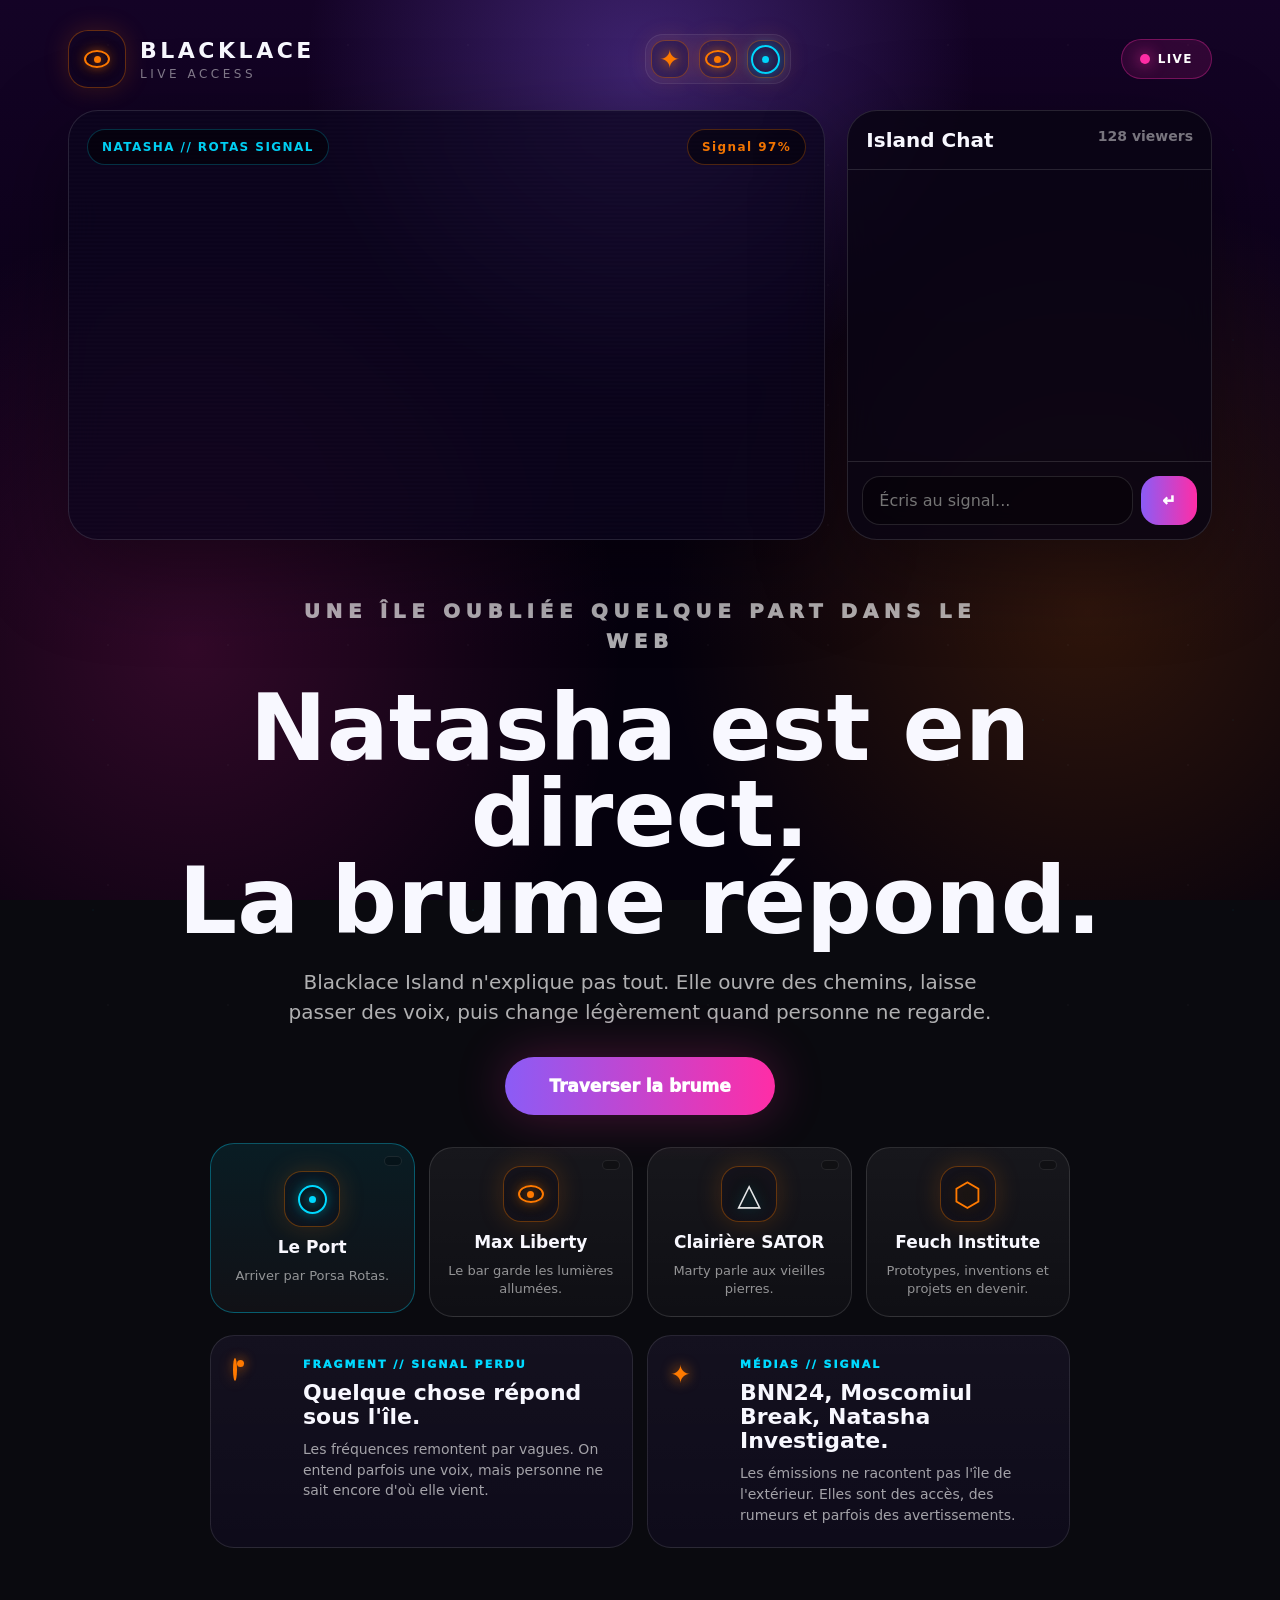
==== index.html @ 2afb6d40 "Update index.html" ====
<!DOCTYPE html>
<html lang="fr">
<head>
  <meta charset="UTF-8" />
  <meta name="viewport" content="width=device-width, initial-scale=1.0" />
  <title>Blacklace Island - Live Access</title>
  <link rel="stylesheet" href="style.css" />
</head>
<body>
  <script src="script.js"></script>
  <div class="bg" aria-hidden="true"></div>
  <div class="noise" aria-hidden="true"></div>

  <main class="app" id="top">
    <section class="live-shell" aria-labelledby="pageTitle">
      <header class="topbar">
        <a class="brand-lockup" href="#top" aria-label="Blacklace">
          <span class="brand-mark" aria-hidden="true"></span>
          <span class="brand-text">
            <strong>BLACKLACE</strong>
            <span>LIVE ACCESS</span>
          </span>
        </a>

        <div class="signal-strip" aria-hidden="true">
          <span class="mini-sigil sigil-spark"></span>
          <span class="mini-sigil sigil-eye"></span>
          <span class="mini-sigil sigil-target"></span>
        </div>

        <div class="status-dot" aria-label="Natasha est en direct">
          <i></i>
          LIVE
        </div>
      </header>

      <section class="hero" id="live">
        <div class="stream-card">
          <div class="stream-toolbar">
            <span class="stream-label">NATASHA // ROTAS SIGNAL</span>
            <span class="stream-health">Signal 97%</span>
          </div>

          <video id="natashaVideo" class="natasha-video" autoplay muted playsinline>
            <source src="./assets/videos/natasha-live.mp4" type="video/mp4" />
          </video>

          <div class="scanline" aria-hidden="true"></div>
        </div>

        <aside class="chat-card" aria-label="Chat du live">
          <div class="chat-header">
            <span>Island Chat</span>
            <small id="viewerCount">128 viewers</small>
          </div>

          <div class="chat-window" id="chatWindow" aria-live="polite"></div>

          <form class="chat-form" id="chatForm">
            <label class="sr-only" for="chatInput">Message au signal</label>
            <input id="chatInput" type="text" placeholder="Écris au signal..." autocomplete="off" />
            <button type="submit" aria-label="Envoyer">↵</button>
          </form>
        </aside>
      </section>

      <section class="intro-copy" aria-label="Présentation de Blacklace Island">
        <p class="kicker">UNE ÎLE OUBLIÉE QUELQUE PART DANS LE WEB</p>
        <h1 id="pageTitle">Natasha est en direct.<br>La brume répond.</h1>
        <p>
          Blacklace Island n'explique pas tout. Elle ouvre des chemins, laisse passer des voix,
          puis change légèrement quand personne ne regarde.
        </p>
        <button id="enterBtn" class="primary-cta" type="button">Traverser la brume</button>
      </section>

      <section class="portals" id="portals" aria-label="Accès aux lieux de Blacklace Island">
        <button class="portal active" type="button" data-zone="port">
          <span class="portal-sigil sigil-target" aria-hidden="true"></span>
          <strong>Le Port</strong>
          <p>Arriver par Porsa Rotas.</p>
        </button>

        <button class="portal" type="button" data-zone="max">
          <span class="portal-sigil sigil-eye" aria-hidden="true"></span>
          <strong>Max Liberty</strong>
          <p>Le bar garde les lumières allumées.</p>
        </button>

        <button class="portal" type="button" data-zone="sator">
          <span class="portal-sigil sigil-triangle" aria-hidden="true"></span>
          <strong>Clairière SATOR</strong>
          <p>Marty parle aux vieilles pierres.</p>
        </button>

        <button class="portal" type="button" data-zone="institute">
          <span class="portal-sigil sigil-hex" aria-hidden="true"></span>
          <strong>Feuch Institute</strong>
          <p>Prototypes, inventions et projets en devenir.</p>
        </button>
      </section>

      <section class="archive-strip" aria-label="Archives instables de Blacklace Island">
        <article>
          <span class="archive-sigil sigil-eye" aria-hidden="true"></span>
          <p class="archive-kicker">FRAGMENT // SIGNAL PERDU</p>
          <h2>Quelque chose répond sous l'île.</h2>
          <p>
            Les fréquences remontent par vagues. On entend parfois une voix, mais personne
            ne sait encore d'où elle vient.
          </p>
        </article>
        <article>
          <span class="archive-sigil sigil-spark" aria-hidden="true"></span>
          <p class="archive-kicker">MÉDIAS // SIGNAL</p>
          <h2>BNN24, Moscomiul Break, Natasha Investigate.</h2>
          <p>
            Les émissions ne racontent pas l'île de l'extérieur. Elles sont des accès, des rumeurs
            et parfois des avertissements.
          </p>
        </article>
      </section>

      <section id="zonePanel" class="zone-panel is-collapsed" aria-live="polite">
        <button id="closePanel" class="close-panel" type="button" aria-label="Masquer le panneau">×</button>
        <span class="panel-sigil" id="panelSigil" aria-hidden="true"></span>
        <p class="panel-kicker" id="panelKicker"></p>
        <h2 id="panelTitle"></h2>
        <p id="panelText"></p>
        <div class="fragment" id="panelFragment"></div>
      </section>
    </section>
  </main>

  
</body>
</html>
---- style.css ----
:root{
  --bg:#05010d;
  --panel:rgba(11,5,28,.72);
  --panel-strong:rgba(10,5,20,.84);
  --line:rgba(255,255,255,.12);
  --line-hot:rgba(255,122,0,.36);
  --purple:#8b5cf6;
  --pink:#ff2da6;
  --cyan:#00d9ff;
  --orange:#ff7a00;
  --text:#f7f1ff;
  --soft:#bdb4d9;
}

*{box-sizing:border-box;margin:0;padding:0}

html{scroll-behavior:smooth}

body{
  min-height:100vh;
  overflow-x:hidden;
  background:var(--bg);
  color:var(--text);
  font-family:Inter,ui-sans-serif,system-ui,-apple-system,BlinkMacSystemFont,"Segoe UI",sans-serif;
}

button,input{font:inherit}
button{cursor:pointer}
a{color:inherit;text-decoration:none}

.bg{
  position:fixed;
  inset:0;
  z-index:-3;
  background:
    radial-gradient(circle at 50% 8%,rgba(139,92,246,.36),transparent 32%),
    radial-gradient(circle at 15% 72%,rgba(255,45,166,.18),transparent 34%),
    radial-gradient(circle at 85% 68%,rgba(255,122,0,.17),transparent 34%),
    linear-gradient(180deg,#140326,#05010d 72%);
}

.bg::before{
  content:"";
  position:absolute;
  inset:-15%;
  opacity:.2;
  background:
    radial-gradient(circle,rgba(255,255,255,.13) 0 1px,transparent 1px 100%),
    radial-gradient(circle,rgba(0,217,255,.16) 0 1px,transparent 1px 100%);
  background-size:120px 120px,190px 190px;
  animation:drift 48s linear infinite;
}

.noise{
  position:fixed;
  inset:0;
  z-index:-2;
  opacity:.055;
  pointer-events:none;
  background:
    repeating-linear-gradient(0deg,rgba(255,255,255,.06) 0 1px,transparent 1px 4px),
    repeating-linear-gradient(90deg,rgba(255,255,255,.04) 0 1px,transparent 1px 8px);
  mix-blend-mode:soft-light;
}

.app{
  width:100%;
  max-width:1180px;
  margin:0 auto;
  padding:18px;
  padding-bottom:70px;
}

.live-shell{min-height:100vh}

.topbar{
  display:flex;
  align-items:center;
  justify-content:space-between;
  gap:14px;
  padding:12px 0 22px;
}

.brand-lockup{
  display:flex;
  align-items:center;
  gap:14px;
  min-width:0;
}

.brand-mark,
.mini-sigil,
.portal-sigil,
.panel-sigil{
  position:relative;
  display:grid;
  place-items:center;
  border:1px solid var(--line-hot);
  background:rgba(0,0,0,.22);
  box-shadow:0 0 26px rgba(255,122,0,.18),inset 0 0 26px rgba(139,92,246,.06);
}

.brand-mark{
  width:58px;
  height:58px;
  border-radius:20px;
}

.brand-mark::before,
.sigil-eye::before{
  content:"";
  width:22px;
  height:14px;
  border:2px solid var(--orange);
  border-radius:50%;
  box-shadow:0 0 14px rgba(255,122,0,.44);
}

.brand-mark::after,
.sigil-eye::after{
  content:"";
  position:absolute;
  width:7px;
  height:7px;
  border-radius:50%;
  background:var(--orange);
  box-shadow:0 0 12px var(--orange);
}

.brand-text{
  display:flex;
  flex-direction:column;
  letter-spacing:.22em;
}

.brand-text strong{font-size:22px}

.brand-text span{
  color:rgba(255,255,255,.48);
  font-size:12px;
  margin-top:4px;
}

.signal-strip{
  display:flex;
  align-items:center;
  gap:10px;
  padding:5px;
  border:1px solid rgba(255,255,255,.08);
  border-radius:18px;
  background:rgba(255,255,255,.035);
}

.mini-sigil{
  width:38px;
  height:38px;
  border-radius:14px;
}

.status-dot{
  display:flex;
  align-items:center;
  gap:8px;
  font-size:12px;
  font-weight:900;
  color:#fff;
  letter-spacing:.12em;
  padding:12px 18px;
  border-radius:999px;
  background:rgba(255,45,166,.13);
  border:1px solid rgba(255,45,166,.34);
}

.status-dot i{
  width:10px;
  height:10px;
  border-radius:50%;
  background:var(--pink);
  box-shadow:0 0 16px var(--pink);
  animation:blink 1.25s infinite;
}

.hero{
  display:grid;
  grid-template-columns:minmax(0,1.35fr) minmax(300px,.65fr);
  gap:22px;
  align-items:start;
}

.stream-card,
.chat-card,
.zone-panel{
  border:1px solid var(--line);
  background:var(--panel);
  border-radius:30px;
  overflow:hidden;
  backdrop-filter:blur(16px);
  box-shadow:0 28px 90px rgba(0,0,0,.38);
}

.stream-card{
  position:relative;
  height:430px;
  min-height:0;
  transition:border-color .35s ease,box-shadow .35s ease;
}

.stream-toolbar{
  position:absolute;
  z-index:4;
  top:18px;
  left:18px;
  right:18px;
  display:flex;
  align-items:center;
  justify-content:space-between;
  gap:10px;
  pointer-events:none;
}

.stream-label,
.stream-health{
  padding:10px 14px;
  border-radius:999px;
  background:rgba(0,0,0,.48);
  border:1px solid rgba(0,217,255,.22);
  color:rgba(0,217,255,.95);
  font-size:12px;
  font-weight:900;
  letter-spacing:.12em;
}

.stream-health{
  color:rgba(255,122,0,.95);
  border-color:rgba(255,122,0,.28);
}

.natasha-video{
  width:100%;
  height:100%;
  min-height:0;
  object-fit:cover;
  display:block;
  filter:saturate(1.1) contrast(1.04);
  transition:filter .35s ease;
}

.scanline{
  position:absolute;
  inset:0;
  pointer-events:none;
  background:linear-gradient(rgba(255,255,255,.05) 50%,rgba(0,0,0,.08) 50%);
  background-size:100% 4px;
  mix-blend-mode:overlay;
  opacity:.35;
}

.chat-card{
  height:430px;
  min-height:0;
  display:flex;
  flex-direction:column;
  background:var(--panel-strong);
}

.chat-header{
  display:flex;
  justify-content:space-between;
  gap:12px;
  padding:17px 18px;
  border-bottom:1px solid var(--line);
  font-weight:900;
  font-size:20px;
}

.chat-header small{
  color:rgba(255,255,255,.45);
  font-size:14px;
  white-space:nowrap;
}

.chat-window{
  flex:1;
  min-height:0;
  overflow-y:auto;
  padding:14px 18px;
  display:flex;
  flex-direction:column;
  gap:10px;
}

.msg{
  text-align:left;
  padding:12px 14px;
  border-radius:16px;
  background:rgba(255,255,255,.055);
  color:rgba(255,255,255,.82);
  line-height:1.35;
  font-size:15px;
  animation:softEnter .32s ease both;
}

.msg strong{color:var(--cyan)}
.msg.natasha strong{color:var(--pink)}
.msg.system{color:rgba(255,255,255,.58);font-style:italic}

.chat-form{
  display:flex;
  gap:8px;
  padding:14px;
  border-top:1px solid var(--line);
}

.chat-form input{
  flex:1;
  min-width:0;
  border:1px solid rgba(255,255,255,.12);
  background:rgba(0,0,0,.35);
  color:white;
  padding:14px 16px;
  border-radius:18px;
  outline:none;
}

.chat-form input:focus{border-color:rgba(0,217,255,.38)}

.chat-form button{
  width:56px;
  border:none;
  border-radius:18px;
  background:linear-gradient(90deg,var(--purple),var(--pink));
  color:white;
  font-weight:950;
}

.intro-copy{
  text-align:center;
  padding:56px 10px 32px;
}

.kicker{
  color:rgba(255,255,255,.48);
  font-weight:950;
  letter-spacing:.28em;
  font-size:13px;
  margin-bottom:22px;
}

.intro-copy h1{
  font-size:clamp(44px,8vw,92px);
  line-height:.94;
  margin-bottom:22px;
  transition:opacity .22s ease,filter .22s ease;
}

.intro-copy h1.is-rewriting{
  opacity:.42;
  filter:blur(1px);
}

.intro-copy p{
  max-width:720px;
  margin:0 auto 30px;
  color:rgba(255,255,255,.68);
  font-size:20px;
  line-height:1.5;
}

.primary-cta{
  border:none;
  border-radius:999px;
  padding:19px 34px;
  min-width:270px;
  background:linear-gradient(90deg,var(--purple),var(--pink));
  color:white;
  font-weight:950;
  font-size:17px;
  box-shadow:0 0 50px rgba(255,45,166,.25);
}

.portals{
  width:100%;
  max-width:860px;
  margin:0 auto;
  display:grid;
  grid-template-columns:repeat(4,1fr);
  gap:14px;
}

.portal{
  position:relative;
  border-radius:24px;
  min-height:166px;
  padding:18px 14px;
  background:linear-gradient(180deg,rgba(255,255,255,.055),rgba(255,255,255,.025));
  border:1px solid rgba(255,255,255,.12);
  color:var(--text);
  display:flex;
  flex-direction:column;
  justify-content:center;
  align-items:center;
  text-align:center;
  gap:10px;
  transition:transform .25s ease,border-color .25s ease,background .25s ease;
}

.portal::after{
  content:attr(data-state-label);
  position:absolute;
  top:12px;
  right:12px;
  max-width:88px;
  overflow:hidden;
  text-overflow:ellipsis;
  white-space:nowrap;
  padding:4px 8px;
  border-radius:999px;
  border:1px solid rgba(255,255,255,.12);
  background:rgba(0,0,0,.34);
  color:rgba(255,255,255,.55);
  font-size:10px;
  font-weight:900;
  letter-spacing:.08em;
  text-transform:uppercase;
  opacity:.72;
}

.portal[data-state="unstable"]::after{
  color:rgba(255,122,0,.96);
  border-color:rgba(255,122,0,.3);
  box-shadow:0 0 18px rgba(255,122,0,.12);
}

.portal[data-state="locked"]::after{
  color:rgba(255,45,166,.92);
  border-color:rgba(255,45,166,.3);
}

.portal[data-state="listening"]::after{
  color:rgba(0,217,255,.88);
  border-color:rgba(0,217,255,.26);
}

.portal.is-touched{
  animation:portalTouch 1.1s ease both;
}

.portal:hover,
.portal:focus-visible,
.portal.active{
  transform:translateY(-4px);
  border-color:rgba(0,217,255,.34);
  background:linear-gradient(180deg,rgba(0,217,255,.09),rgba(255,255,255,.03));
  outline:none;
}

.portal-sigil{
  width:56px;
  height:56px;
  border-radius:18px;
  color:var(--orange);
}

.portal strong{font-size:17px}

.portal p{
  font-size:13px;
  color:rgba(255,255,255,.55);
  line-height:1.35;
}

.archive-strip{
  width:min(100%,860px);
  margin:18px auto 0;
  display:grid;
  grid-template-columns:1fr 1fr;
  gap:14px;
}

.archive-strip article{
  position:relative;
  min-height:170px;
  padding:22px 22px 22px 92px;
  border:1px solid rgba(255,255,255,.1);
  border-radius:24px;
  background:
    linear-gradient(180deg,rgba(255,255,255,.045),rgba(255,255,255,.02)),
    rgba(11,5,28,.54);
  overflow:hidden;
}

.archive-strip article::after{
  content:"";
  position:absolute;
  inset:0;
  opacity:.08;
  pointer-events:none;
  background:linear-gradient(90deg,transparent,rgba(0,217,255,.45),transparent);
  transform:translateX(-100%);
  animation:archiveScan 9s linear infinite;
}

.archive-sigil{
  position:absolute;
  left:22px;
  top:24px;
  width:50px;
  height:50px;
  border-radius:17px;
}

.archive-kicker{
  color:var(--cyan);
  font-size:11px;
  font-weight:950;
  letter-spacing:.18em;
  margin-bottom:10px;
}

.archive-strip h2{
  font-size:22px;
  line-height:1.1;
  margin-bottom:10px;
}

.archive-strip p:last-child{
  color:rgba(255,255,255,.62);
  font-size:14px;
  line-height:1.48;
}

.zone-panel{
  position:fixed;
  left:50%;
  bottom:18px;
  transform:translateX(-50%);
  width:min(92vw,650px);
  padding:24px 24px 24px 94px;
  z-index:10;
  animation:panelIn .24s ease both;
}

.zone-panel.is-collapsed{display:none}

.panel-sigil{
  position:absolute;
  left:24px;
  top:25px;
  width:48px;
  height:48px;
  border-radius:16px;
}

.close-panel{
  position:absolute;
  right:16px;
  top:12px;
  width:34px;
  height:34px;
  border:none;
  border-radius:50%;
  background:rgba(255,255,255,.08);
  color:white;
  font-size:24px;
}

.panel-kicker{
  color:var(--cyan);
  font-size:12px;
  letter-spacing:.22em;
  font-weight:950;
  margin-bottom:12px;
}

.zone-panel h2{
  font-size:34px;
  margin-bottom:12px;
}

.zone-panel p{
  color:rgba(255,255,255,.74);
  line-height:1.55;
}

.fragment{
  margin-top:18px;
  padding:14px;
  border-radius:18px;
  background:rgba(0,217,255,.08);
  border:1px solid rgba(0,217,255,.18);
  color:rgba(0,217,255,.9);
  font-style:italic;
}

.sigil-spark::before{
  content:"✦";
  color:var(--orange);
  font-size:25px;
  text-shadow:0 0 14px var(--orange);
}

.sigil-target::before{
  content:"";
  width:25px;
  height:25px;
  border:2px solid var(--cyan);
  border-radius:50%;
  box-shadow:0 0 14px rgba(0,217,255,.4);
}

.sigil-target::after{
  content:"";
  position:absolute;
  width:7px;
  height:7px;
  border-radius:50%;
  background:var(--cyan);
  box-shadow:0 0 12px var(--cyan);
}

.sigil-triangle::before{
  content:"△";
  color:rgba(255,255,255,.9);
  font-size:31px;
  line-height:1;
  text-shadow:0 0 14px rgba(0,217,255,.4);
}

.sigil-hex::before{
  content:"⬡";
  color:var(--orange);
  font-size:33px;
  line-height:1;
  text-shadow:0 0 14px rgba(255,122,0,.36);
}

body[data-zone="port"] .stream-card,
body[data-preview-zone="port"] .stream-card{
  border-color:rgba(0,217,255,.34);
}

body[data-zone="max"] .stream-card,
body[data-preview-zone="max"] .stream-card{
  border-color:rgba(255,122,0,.38);
}

body[data-zone="sator"] .stream-card,
body[data-preview-zone="sator"] .stream-card{
  border-color:rgba(139,92,246,.4);
}

body[data-zone="institute"] .stream-card,
body[data-preview-zone="institute"] .stream-card{
  border-color:rgba(255,45,166,.38);
}

.is-glitching .stream-card{
  animation:signalGlitch .5s steps(2,end);
}

.is-glitching .natasha-video{
  filter:saturate(1.35) contrast(1.14);
}

.is-presence-awake .bg{
  animation:presenceBreath 1.2s ease both;
}

.is-presence-awake .stream-card{
  box-shadow:0 28px 90px rgba(0,0,0,.38),0 0 42px rgba(0,217,255,.12);
}

.is-presence-awake .brand-mark,
.is-presence-awake .status-dot i{
  animation:presenceBlink 1.1s ease both;
}

.period-night .bg{filter:brightness(.8) saturate(1.2)}
.period-morning .bg{filter:brightness(1.08) saturate(.92)}

.sr-only{
  position:absolute;
  width:1px;
  height:1px;
  padding:0;
  margin:-1px;
  overflow:hidden;
  clip:rect(0,0,0,0);
  white-space:nowrap;
  border:0;
}

@keyframes blink{50%{opacity:.35}}

@keyframes drift{
  from{transform:translate3d(0,0,0)}
  to{transform:translate3d(80px,90px,0)}
}

@keyframes softEnter{
  from{opacity:0;transform:translateY(8px)}
  to{opacity:1;transform:translateY(0)}
}

@keyframes panelIn{
  from{opacity:0;transform:translate(-50%,12px)}
  to{opacity:1;transform:translate(-50%,0)}
}

@keyframes signalGlitch{
  0%,100%{transform:translate(0);filter:none}
  20%{transform:translate(1px,-1px);filter:hue-rotate(14deg)}
  40%{transform:translate(-2px,1px);filter:hue-rotate(-18deg)}
  60%{transform:translate(2px,0)}
}

@keyframes archiveScan{
  0%,48%{transform:translateX(-110%)}
  70%,100%{transform:translateX(110%)}
}

@keyframes presenceBreath{
  0%,100%{filter:none}
  45%{filter:saturate(1.18) brightness(1.08)}
}

@keyframes presenceBlink{
  0%,100%{box-shadow:0 0 16px rgba(255,122,0,.22)}
  45%{box-shadow:0 0 34px rgba(0,217,255,.45)}
}

@keyframes portalTouch{
  0%,100%{transform:none}
  32%{transform:translateY(-3px)}
  50%{border-color:rgba(0,217,255,.44)}
}

@media(max-width:820px){
  .hero{grid-template-columns:1fr}
  .chat-card{height:340px}
  .portals,
  .archive-strip{grid-template-columns:1fr 1fr}
  .signal-strip{display:none}
}

@media(max-width:520px){
  .app{padding:14px;padding-bottom:80px}
  .topbar{padding-top:4px}
  .brand-mark{width:50px;height:50px;border-radius:18px}
  .brand-text strong{font-size:16px}
  .brand-text span{font-size:10px}
  .stream-card,.chat-card{border-radius:24px}
  .stream-card{height:300px}
  .natasha-video{min-height:0}
  .intro-copy{padding:38px 4px 26px}
  .intro-copy h1{font-size:42px}
  .intro-copy p{font-size:17px}
  .portals{gap:12px}
  .portal{min-height:142px}
  .archive-strip{grid-template-columns:1fr}
  .zone-panel{padding:74px 20px 20px}
}
/* =========================================================
   BLACKLACE V7.2 — LUCIDE CARDS / STYLE GUIDE POLISH
   Add this file after style.css:
   <link rel="stylesheet" href="blacklace-v7-2-cards.css" />
========================================================= */

:root {
  --font-sans: 'Inter', system-ui, sans-serif;
  --font-display: 'Space Grotesk', system-ui, sans-serif;

  --bg:          #0a0a0f;
  --surface:     #111118;
  --border:      rgba(255,255,255,0.08);
  --text:        #f8f8ff;
  --muted:       #8b92a7;

  --action:      #a855f7;
  --perso:       #f97316;
  --profil:      #3b82f6;
  --engage:      #ec4899;
  --engage-alt:  #14b8a6;
  --premium:     #fbbf24;
  --test:        #22c55e;
}

body {
  font-family: var(--font-sans);
  -webkit-font-smoothing: antialiased;
}

h1,
h2,
h3,
.brand,
.section-kicker,
.video-header,
.chat-header,
.status-pill,
.phase-button,
.aloisia-button {
  font-family: var(--font-display);
}

/* Lucide global */
[data-lucide] {
  width: 1.12rem;
  height: 1.12rem;
  stroke-width: 2;
  vertical-align: middle;
}

/* Header polish */
.brand {
  letter-spacing: .22em !important;
}

.aloisia-button {
  display: inline-flex;
  align-items: center;
  justify-content: center;
  min-height: 30px;
}

/* Cards panels */
.access-panel,
.hub-section {
  background:
    linear-gradient(180deg, rgba(8, 10, 22, .74), rgba(3, 4, 12, .88)) !important;
  border: 1px solid rgba(120, 140, 255, .16) !important;
  border-radius: 24px !important;
  padding: 18px !important;
}

.access-grid,
.project-grid {
  display: grid !important;
  grid-template-columns: repeat(3, minmax(0, 1fr)) !important;
  gap: 12px !important;
}

/* Network node card */
.access-card,
.project-card {
  position: relative;
  min-height: 86px !important;
  padding: 14px 14px 14px 66px !important;
  border-radius: 18px !important;
  background:
    radial-gradient(circle at 12% 22%, rgba(0,229,255,.14), transparent 28%),
    linear-gradient(135deg, rgba(255,255,255,.065), rgba(255,255,255,.025)) !important;
  border: 1px solid rgba(255,255,255,.12) !important;
  overflow: hidden;
  text-align: left;
  font-family: var(--font-sans);
}

.access-card::before,
.project-card::before {
  content: "";
  position: absolute;
  left: 18px;
  top: 50%;
  width: 34px;
  height: 34px;
  transform: translateY(-50%);
  border-radius: 13px;
  background:
    linear-gradient(135deg, rgba(0,229,255,.24), rgba(139,92,246,.18));
  border: 1px solid rgba(0,229,255,.24);
  box-shadow: 0 0 18px rgba(0,229,255,.16);
}

.access-card::after,
.project-card::after {
  content: "";
  position: absolute;
  left: 52px;
  top: 50%;
  width: 18px;
  height: 1px;
  background: linear-gradient(90deg, rgba(0,229,255,.55), transparent);
}

/* Icon slot */
.access-card .glyph,
.access-card span,
.project-card span {
  position: absolute !important;
  left: 18px !important;
  top: 50% !important;
  width: 34px !important;
  height: 34px !important;
  transform: translateY(-50%) !important;
  display: grid !important;
  place-items: center !important;
  z-index: 2;
  margin: 0 !important;
  font-size: 16px !important;
  background: transparent !important;
  border: 0 !important;
  color: rgba(245,242,255,.92);
}

.access-card strong,
.project-card strong {
  display: block;
  font-family: var(--font-display);
  font-size: 13px !important;
  margin: 0 0 4px !important;
  letter-spacing: .01em;
}

.access-card small,
.project-card small {
  display: block;
  font-size: 11px !important;
  line-height: 1.3 !important;
  color: rgba(245,242,255,.58) !important;
}

.access-card:hover,
.project-card:hover {
  transform: translateY(-4px) scale(1.01) !important;
  border-color: rgba(0,229,255,.42) !important;
  box-shadow:
    0 0 26px rgba(0,229,255,.14),
    0 0 60px rgba(139,92,246,.10) !important;
}

.access-card:hover::before,
.project-card:hover::before {
  box-shadow:
    0 0 22px rgba(0,229,255,.32),
    0 0 44px rgba(255,45,166,.14);
}

/* Access = cyan / Artifacts = violet-pink */
.access-panel .access-card::before {
  background: linear-gradient(135deg, rgba(0,229,255,.26), rgba(139,92,246,.14));
}

.hub-section .project-card::before {
  background: linear-gradient(135deg, rgba(139,92,246,.28), rgba(255,45,166,.16));
  border-color: rgba(255,45,166,.22);
}

.hub-section .project-card::after {
  background: linear-gradient(90deg, rgba(255,45,166,.55), transparent);
}

/* Kicker */
.section-kicker {
  display: inline-flex;
  align-items: center;
  gap: 8px;
  margin-bottom: 12px;
}

.section-kicker::before {
  content: "";
  width: 7px;
  height: 7px;
  border-radius: 50%;
  background: var(--cyan, #00e5ff);
  box-shadow: 0 0 14px var(--cyan, #00e5ff);
}

.hub-section .section-kicker::before {
  background: var(--pink, #ff2da6);
  box-shadow: 0 0 14px var(--pink, #ff2da6);
}

/* Chat icons */
.chat-reactions span {
  color: rgba(245,242,255,.82);
}

.chat-input button {
  display: grid;
  place-items: center;
}

.chat-input button [data-lucide] {
  width: 1rem;
  height: 1rem;
}

/* Map button icon */
.map-button-eye {
  display: inline-grid;
  place-items: center;
}

/* Optional badge system */
.badge {
  display: inline-flex;
  align-items: center;
  gap: .35rem;
  font-size: .7rem;
  font-weight: 600;
  letter-spacing: .08em;
  text-transform: uppercase;
  padding: .25rem .65rem;
  border-radius: 9999px;
  border: 1px solid currentColor;
}

.badge-action  { color: var(--action); background: rgba(168,85,247,.12); }
.badge-perso   { color: var(--perso); background: rgba(249,115,22,.12); }
.badge-profil  { color: var(--profil); background: rgba(59,130,246,.12); }
.badge-engage  { color: var(--engage); background: rgba(236,72,153,.12); }

@media (max-width: 900px) {
  .access-grid,
  .project-grid {
    grid-template-columns: 1fr !important;
  }
}
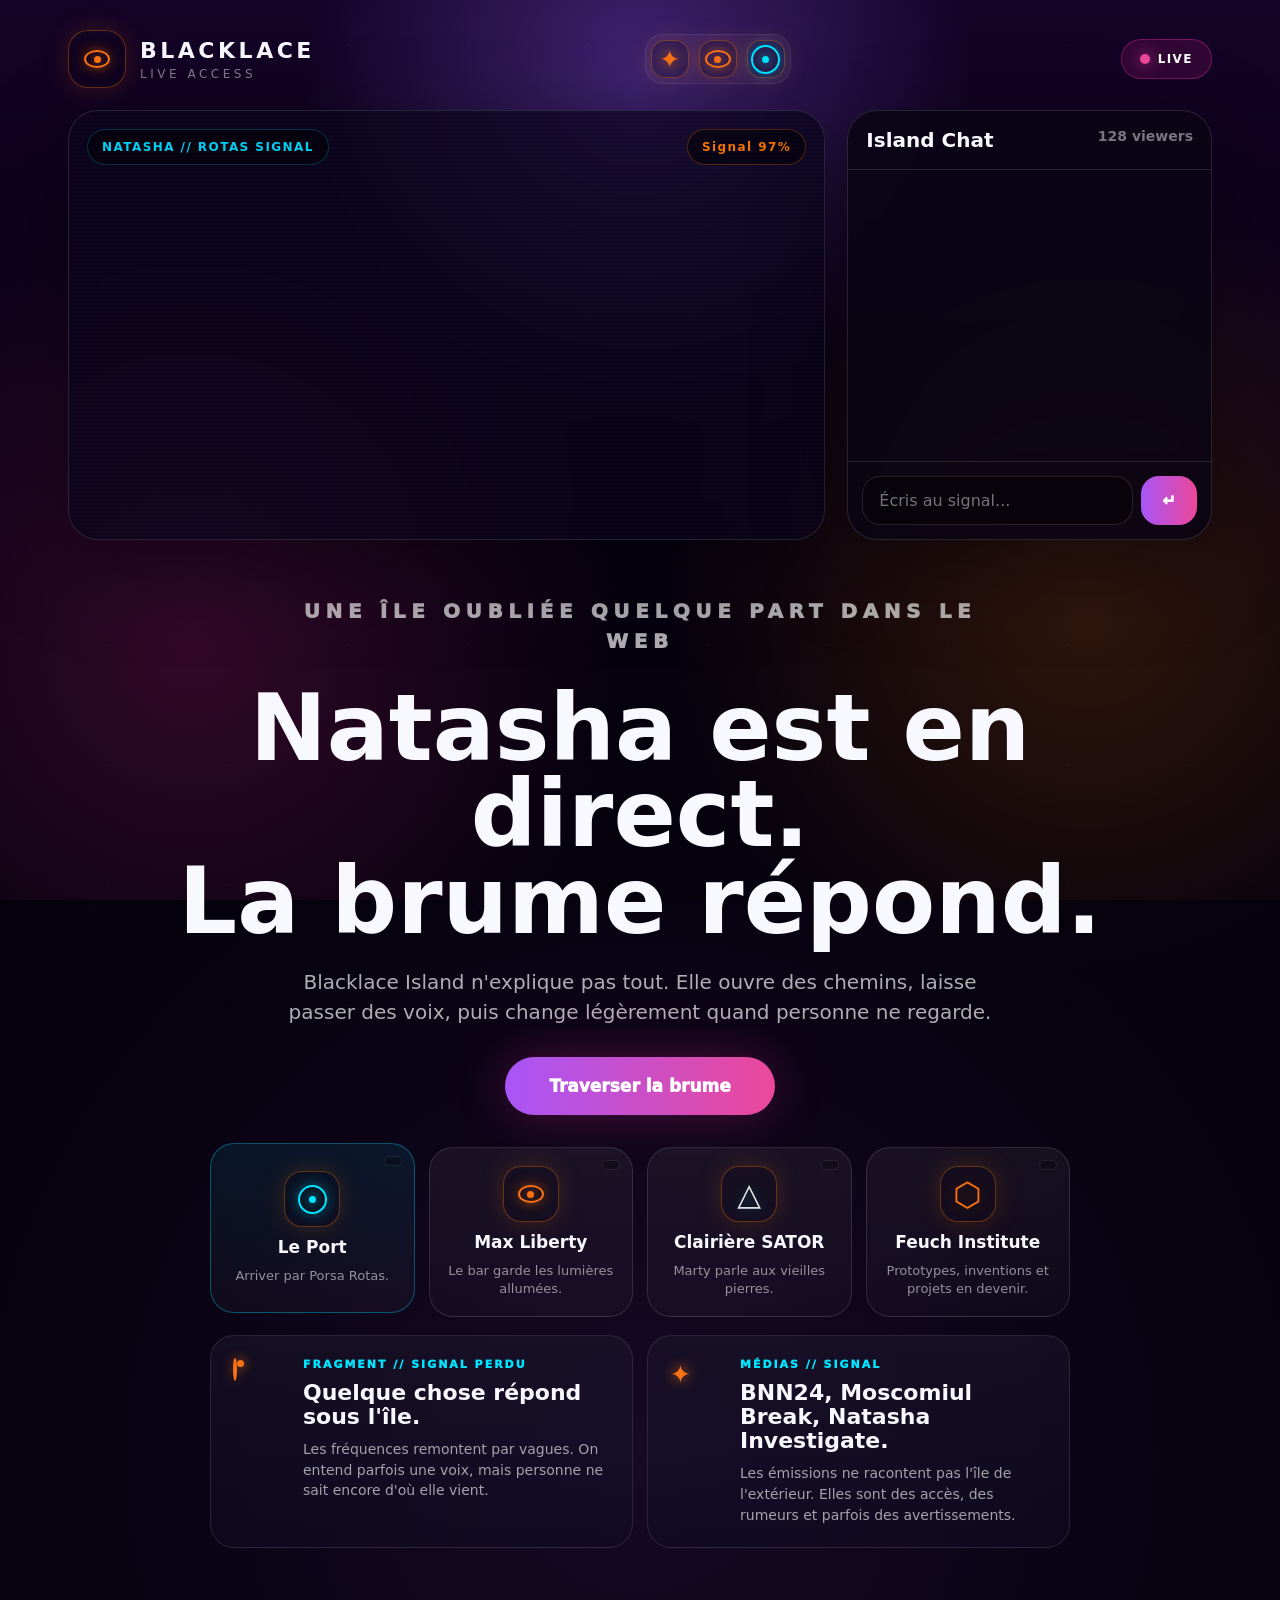
==== commit 30c6b2ad: "Update index.html" ====
--- a/index.html
+++ b/index.html
@@ -4,11 +4,12 @@
 <head>
   <meta charset="UTF-8" />
   <meta name="viewport" content="width=device-width, initial-scale=1.0" />
-  <title>Blacklace Island - Live Access</title>
-  <link rel="stylesheet" href="style.css" />
+  <title>Blacklace Island - Live Access v2.0</title>
+  <link rel="stylesheet" href="./style.css" />
+  <link rel="stylesheet" href="./blacklace-public-fix.css" />
 </head>
 <body>
-  <script src="script.js"></script>
+  
   <div class="bg" aria-hidden="true"></div>
   <div class="noise" aria-hidden="true"></div>
 
@@ -133,6 +134,6 @@
     </section>
   </main>
 
-  
+  <script src="script.js"></script>
 </body>
 </html>
--- a/blacklace-public-fix.css
+++ b/blacklace-public-fix.css
@@ -0,0 +1,381 @@
+/* BLACKLACE PUBLIC FIX — video first, particles, glitch, compact cards */
+
+:root{
+  --font-sans:'Inter',system-ui,sans-serif;
+  --font-display:'Space Grotesk',system-ui,sans-serif;
+  --bg:#05010d;
+  --text:#f8f8ff;
+  --muted:rgba(248,248,255,.64);
+  --cyan:#00e5ff;
+  --pink:#ec4899;
+  --purple:#a855f7;
+  --orange:#f97316;
+  --border:rgba(255,255,255,.11);
+}
+
+*{box-sizing:border-box}
+
+body{
+  margin:0;
+  min-height:100vh;
+  font-family:var(--font-sans);
+  color:var(--text);
+  background:
+    radial-gradient(circle at 22% 16%,rgba(59,130,246,.13),transparent 34%),
+    radial-gradient(circle at 80% 28%,rgba(236,72,153,.11),transparent 34%),
+    radial-gradient(circle at 50% 90%,rgba(168,85,247,.10),transparent 42%),
+    #05010d!important;
+  overflow-x:hidden;
+  -webkit-font-smoothing:antialiased;
+}
+
+.bl-bg-grid,.bl-bg-glow,.bl-particles,.bl-glitch-layer{
+  position:fixed;inset:0;pointer-events:none;
+}
+
+.bl-bg-grid{
+  z-index:0;opacity:.2;
+  background-image:
+    linear-gradient(rgba(255,255,255,.035) 1px,transparent 1px),
+    linear-gradient(90deg,rgba(255,255,255,.028) 1px,transparent 1px);
+  background-size:46px 46px;
+  mask-image:radial-gradient(circle at 50% 42%,black,transparent 78%);
+}
+
+.bl-bg-glow{
+  z-index:0;
+  background:
+    radial-gradient(circle at 65% 14%,rgba(249,115,22,.10),transparent 25%),
+    radial-gradient(circle at 25% 62%,rgba(0,229,255,.08),transparent 30%);
+  filter:blur(22px);
+}
+
+.bl-particles{z-index:1;overflow:hidden}
+.bl-particle{
+  position:absolute;
+  width:3px;height:3px;border-radius:999px;
+  background:rgba(0,229,255,.78);
+  box-shadow:0 0 18px rgba(0,229,255,.8);
+  animation:blParticleFloat linear forwards;
+}
+@keyframes blParticleFloat{
+  from{transform:translate3d(0,0,0) scale(.7);opacity:0}
+  15%{opacity:.85}
+  to{transform:translate3d(var(--x),-140px,0) scale(1.7);opacity:0}
+}
+
+.bl-glitch-layer{
+  z-index:3;opacity:0;mix-blend-mode:screen;
+  background:
+    linear-gradient(90deg,transparent,rgba(0,229,255,.22),transparent),
+    repeating-linear-gradient(0deg,transparent 0 8px,rgba(255,255,255,.08) 9px,transparent 10px);
+}
+body.bl-glitch .bl-glitch-layer{animation:blGlitch .42s steps(2,end)}
+@keyframes blGlitch{
+  0%{opacity:0;transform:translate(0,0)}
+  25%{opacity:.25;transform:translate(12px,-3px)}
+  50%{opacity:.12;transform:translate(-9px,4px)}
+  75%{opacity:.22;transform:translate(4px,0)}
+  100%{opacity:0;transform:translate(0,0)}
+}
+
+body.phase-feuch{filter:saturate(1.15)}
+body.phase-feuch .bl-brand-eye{color:var(--orange)}
+body.phase-reboot .bl-brand-eye{color:var(--cyan)}
+
+.bl-home{
+  position:relative;
+  z-index:2;
+  width:min(1180px,92vw);
+  margin:0 auto;
+  padding:28px 0 72px;
+}
+
+.bl-topbar{
+  display:flex;align-items:center;justify-content:space-between;gap:16px;
+  margin-bottom:clamp(38px,7vh,76px);
+}
+
+.bl-brand{
+  display:inline-flex;align-items:center;gap:14px;
+  color:var(--text);text-decoration:none;
+  font-family:var(--font-display);
+  font-size:clamp(22px,3vw,34px);
+  font-weight:700;letter-spacing:.22em;
+}
+.bl-brand-eye{color:var(--orange);text-shadow:0 0 20px var(--orange)}
+
+.bl-nav{display:flex;align-items:center;gap:8px;flex-wrap:wrap;justify-content:flex-end}
+.bl-pill{
+  border:1px solid rgba(255,255,255,.14);
+  background:rgba(255,255,255,.045);
+  color:rgba(255,255,255,.70);
+  text-decoration:none;border-radius:999px;
+  padding:9px 14px;
+  font-family:var(--font-display);
+  font-size:11px;font-weight:700;letter-spacing:.13em;
+  cursor:pointer;
+}
+.bl-pill-active{color:#eafbff;border-color:rgba(0,229,255,.40);box-shadow:0 0 22px rgba(0,229,255,.14)}
+.bl-status{color:white;background:rgba(255,255,255,.08)}
+
+.bl-hero{
+  display:grid;
+  grid-template-columns:minmax(410px,.92fr) minmax(350px,.78fr);
+  grid-template-areas:
+    "copy video"
+    "chat video";
+  gap:clamp(22px,5vw,70px);
+  align-items:start;
+}
+
+.bl-hero-copy{grid-area:copy}
+.bl-floating-video{grid-area:video}
+.bl-signal-console{grid-area:chat}
+
+.bl-kicker,.bl-section-title{
+  color:var(--cyan);
+  font-family:var(--font-display);
+  font-size:12px;font-weight:700;letter-spacing:.24em;text-transform:uppercase;
+}
+
+.bl-hero h1{
+  margin:12px 0;
+  font-family:var(--font-display);
+  font-size:clamp(50px,7vw,96px);
+  line-height:.88;letter-spacing:-.055em;
+  text-shadow:0 0 40px rgba(168,85,247,.18);
+}
+
+.bl-lead{
+  max-width:650px;
+  color:rgba(248,248,255,.70);
+  font-size:clamp(18px,2vw,25px);
+  line-height:1.42;
+}
+
+.bl-card{
+  border:1px solid rgba(255,255,255,.13);
+  border-radius:26px;
+  background:
+    radial-gradient(circle at 25% 0%,rgba(236,72,153,.12),transparent 36%),
+    rgba(8,7,19,.74);
+  box-shadow:0 24px 80px rgba(0,0,0,.42),0 0 44px rgba(236,72,153,.10);
+  overflow:hidden;
+  backdrop-filter:blur(18px);
+}
+
+.bl-card-head{
+  display:flex;justify-content:space-between;align-items:center;gap:10px;
+  padding:11px 13px;
+  border-bottom:1px solid rgba(255,255,255,.07);
+  color:rgba(255,255,255,.75);
+  font-family:var(--font-display);
+  font-size:10px;font-weight:700;letter-spacing:.12em;text-transform:uppercase;
+}
+
+.bl-video-frame{
+  position:relative;aspect-ratio:16/10;background:#000;overflow:hidden;
+}
+.bl-media{
+  position:absolute!important;inset:0;
+  width:100%!important;height:100%!important;
+  object-fit:cover!important;border:0!important;z-index:2;
+}
+.bl-waiting{
+  position:absolute;inset:0;display:grid;place-content:center;gap:9px;text-align:center;
+  color:rgba(255,255,255,.28);
+  font-family:var(--font-display);font-size:11px;letter-spacing:.16em;
+}
+.bl-waiting svg{margin:0 auto;color:rgba(0,229,255,.42)}
+.bl-video-frame::after{
+  content:"";position:absolute;inset:0;z-index:4;pointer-events:none;opacity:.18;
+  background:repeating-linear-gradient(to bottom,rgba(255,255,255,.10) 0,rgba(255,255,255,.10) 1px,transparent 2px,transparent 5px);
+}
+.bl-video-label{
+  position:absolute;left:12px;bottom:12px;z-index:5;
+  padding:7px 10px;border-radius:999px;
+  color:rgba(255,255,255,.82);
+  background:rgba(0,0,0,.48);
+  border:1px solid rgba(255,255,255,.12);
+  font-family:var(--font-display);
+  font-size:10px;letter-spacing:.10em;text-transform:uppercase;
+}
+
+.bl-signal-console{width:min(520px,100%)}
+.bl-log-list{
+  max-height:260px;overflow-y:auto;padding:12px;display:grid;gap:9px;
+}
+.bl-log{
+  padding:11px 13px;border-radius:14px;
+  background:linear-gradient(135deg,rgba(0,229,255,.08),rgba(168,85,247,.055));
+  border:1px solid rgba(0,229,255,.12);
+  color:rgba(248,248,255,.82);
+  font-size:13px;line-height:1.38;
+}
+.bl-log strong{
+  display:block;margin-bottom:5px;color:var(--cyan);
+  font-family:var(--font-display);font-size:10px;letter-spacing:.13em;text-transform:uppercase;
+}
+.bl-mini-form{
+  display:grid;grid-template-columns:1fr 48px;gap:10px;
+  padding:12px;border-top:1px solid rgba(255,255,255,.07);
+}
+.bl-mini-form textarea{
+  min-height:46px;max-height:120px;resize:vertical;
+  border:1px solid rgba(255,255,255,.09);border-radius:14px;
+  padding:12px;color:white;background:rgba(0,0,0,.30);
+  outline:none;font:inherit;
+}
+.bl-mini-form button{
+  border:0;border-radius:14px;
+  background:linear-gradient(135deg,var(--purple),var(--pink));
+  color:white;display:grid;place-items:center;cursor:pointer;
+  box-shadow:0 0 22px rgba(236,72,153,.22);
+}
+
+.bl-side-status{
+  width:min(760px,92%);
+  margin:28px auto 0;
+  display:flex;gap:10px;flex-wrap:wrap;
+}
+.bl-side-status span{
+  display:inline-flex;align-items:center;gap:7px;
+  padding:9px 12px;border-radius:999px;
+  color:rgba(255,255,255,.60);
+  background:rgba(255,255,255,.045);
+  border:1px solid rgba(255,255,255,.09);
+  font-size:12px;
+}
+
+.bl-access{
+  width:min(900px,100%);
+  margin:42px auto 0;
+  padding:18px;border-radius:24px;
+  background:linear-gradient(180deg,rgba(255,255,255,.055),rgba(255,255,255,.024));
+  border:1px solid rgba(255,255,255,.12);
+  box-shadow:inset 0 1px 0 rgba(255,255,255,.06);
+}
+.bl-card-grid{
+  margin-top:14px;
+  display:grid;
+  grid-template-columns:repeat(3,minmax(0,1fr));
+  gap:12px;
+}
+.bl-node{
+  position:relative;min-height:76px;
+  display:grid;grid-template-columns:36px 1fr;grid-template-rows:auto auto;
+  column-gap:12px;align-items:center;
+  padding:12px;border-radius:17px;text-align:left;text-decoration:none;color:var(--text);
+  background:radial-gradient(circle at 14% 18%,rgba(0,229,255,.13),transparent 34%),linear-gradient(135deg,rgba(255,255,255,.065),rgba(255,255,255,.028));
+  border:1px solid rgba(255,255,255,.12);
+  cursor:pointer;transition:.22s ease;
+}
+.bl-node svg{
+  grid-row:1 / span 2;width:34px;height:34px;padding:8px;border-radius:13px;
+  color:white;background:linear-gradient(135deg,rgba(0,229,255,.22),rgba(168,85,247,.16));
+  border:1px solid rgba(0,229,255,.20);
+}
+.bl-node strong{font-family:var(--font-display);font-size:13px}
+.bl-node small{color:rgba(248,248,255,.56);font-size:11px}
+.bl-node:hover{transform:translateY(-4px);border-color:rgba(0,229,255,.38);box-shadow:0 0 28px rgba(0,229,255,.12)}
+.bl-artifacts .bl-node svg{background:linear-gradient(135deg,rgba(168,85,247,.25),rgba(236,72,153,.18));border-color:rgba(236,72,153,.22)}
+
+.bl-map-access{display:flex;justify-content:center;margin:28px 0}
+.bl-map-button{
+  display:inline-flex;align-items:center;gap:12px;
+  min-height:56px;padding:15px 28px;border-radius:16px;
+  color:white;text-decoration:none;
+  font-family:var(--font-display);
+  font-size:12px;font-weight:700;letter-spacing:.11em;
+  background:linear-gradient(135deg,var(--purple),var(--pink));
+  box-shadow:0 0 28px rgba(236,72,153,.28);
+}
+
+.modal.hidden,.hidden{display:none!important}
+.modal{position:fixed;inset:0;z-index:60}
+.modal-backdrop{position:absolute;inset:0;background:rgba(0,0,0,.72);backdrop-filter:blur(8px)}
+.bl-modal-panel,.modal-panel{
+  position:relative;width:min(720px,92vw);margin:8vh auto;padding:28px;border-radius:28px;
+  background:rgba(8,7,19,.96);border:1px solid rgba(255,255,255,.16);
+  color:white;box-shadow:0 30px 100px rgba(0,0,0,.55)
+}
+.modal-close{position:absolute;right:16px;top:16px;border:0;border-radius:10px;padding:8px 12px;cursor:pointer}
+.modal-kicker{color:var(--cyan);font-family:var(--font-display);letter-spacing:.18em;font-size:12px}
+.modal-panel h2{font-family:var(--font-display);font-size:clamp(34px,7vw,64px);margin:10px 0}
+.modal-text{font-size:18px;line-height:1.5;color:rgba(255,255,255,.82)}
+.modal-fragment{margin-top:18px;padding:16px;border-radius:18px;background:rgba(0,229,255,.07);border:1px solid rgba(0,229,255,.16)}
+.modal-actions{margin-top:18px}
+.modal-actions button{border:0;border-radius:14px;padding:12px 16px;background:linear-gradient(135deg,var(--purple),var(--pink));color:white;font-weight:700}
+
+[data-lucide]{width:1.1rem;height:1.1rem;stroke-width:2}
+
+body.bl-route-transition main{animation:routeGlitch .38s steps(2,end)}
+@keyframes routeGlitch{
+  0%{filter:none;transform:translate(0)}
+  30%{filter:hue-rotate(40deg) contrast(1.2);transform:translateX(7px)}
+  65%{filter:hue-rotate(-20deg) contrast(1.3);transform:translateX(-5px)}
+  100%{filter:none;transform:translate(0)}
+}
+
+/* Map + Aloisia shared repair */
+.map-page,.aloisia-page{
+  position:relative;z-index:2;width:min(1100px,92vw);margin:0 auto;padding:28px 0 72px;
+}
+.map-topbar,.aloisia-topbar{display:flex;justify-content:space-between;gap:16px;align-items:center;margin-bottom:42px}
+.holo-map-stage,.aloisia-shell{
+  border-radius:28px;padding:clamp(18px,4vw,34px);
+  background:linear-gradient(180deg,rgba(255,255,255,.055),rgba(255,255,255,.024));
+  border:1px solid rgba(255,255,255,.12);
+  box-shadow:0 24px 80px rgba(0,0,0,.35);
+}
+.map-title-block h1,.aloisia-side h1{
+  font-family:var(--font-display);font-size:clamp(52px,9vw,92px);line-height:.9;margin:14px 0;
+}
+.map-title-block p,.aloisia-side p{font-size:clamp(18px,4vw,28px);line-height:1.5;color:var(--muted)}
+.map-core{position:relative;margin-top:24px;border-radius:24px;overflow:hidden;background:#000;border:1px solid rgba(0,229,255,.16)}
+.map-core img{display:block;width:100%;height:auto;min-height:260px;object-fit:cover}
+.hotspot{position:absolute;width:18px;height:18px;border:0;border-radius:50%;background:var(--cyan);box-shadow:0 0 24px var(--cyan);cursor:pointer}
+.hotspot span{position:absolute;left:24px;top:50%;transform:translateY(-50%);padding:6px 9px;border-radius:999px;background:rgba(0,0,0,.58);color:white;font-size:11px;white-space:nowrap}
+.hotspot.rotas{left:50%;top:60%}.hotspot.feuch{left:58%;top:28%;background:var(--orange)}.hotspot.port{left:32%;top:72%}.hotspot.aloisia-spot{left:53%;top:45%;background:var(--pink)}
+.aloisia-shell{display:grid;grid-template-columns:minmax(280px,420px) 1fr;gap:28px}
+.aloisia-tags{display:flex;gap:10px;flex-wrap:wrap;margin:24px 0}
+.aloisia-tags span{padding:9px 12px;border-radius:999px;border:1px solid rgba(255,255,255,.12);color:rgba(255,255,255,.72)}
+.aloisia-chat-panel{border:1px solid rgba(0,229,255,.18);border-radius:24px;overflow:hidden;background:rgba(0,0,0,.20)}
+.aloisia-chat-header{display:flex;justify-content:space-between;padding:16px;border-bottom:1px solid rgba(255,255,255,.08);font-family:var(--font-display);letter-spacing:.12em}
+.aloisia-messages{height:520px;overflow-y:auto;padding:18px;display:flex;flex-direction:column;gap:14px}
+.aloisia-message{display:flex}.aloisia-message.user{justify-content:flex-end}
+.aloisia-bubble{max-width:78%;padding:14px 16px;border-radius:18px;background:rgba(0,229,255,.08);border:1px solid rgba(0,229,255,.16);line-height:1.55}
+.aloisia-message.user .aloisia-bubble{background:rgba(236,72,153,.14);border-color:rgba(236,72,153,.22)}
+.aloisia-form{display:grid;grid-template-columns:1fr 140px;gap:12px;padding:16px;border-top:1px solid rgba(255,255,255,.08)}
+.aloisia-form textarea{border:1px solid rgba(255,255,255,.12);border-radius:16px;background:rgba(0,0,0,.28);color:white;padding:14px;min-height:70px}
+.aloisia-form button{border:0;border-radius:16px;background:linear-gradient(135deg,var(--cyan),var(--purple));color:#02030a;font-weight:900;letter-spacing:.08em}
+
+@media(max-width:980px){
+  .bl-topbar{align-items:flex-start;flex-direction:column;margin-bottom:42px}
+  .bl-nav{justify-content:flex-start}
+  .bl-hero{
+    grid-template-columns:1fr;
+    grid-template-areas:
+      "copy"
+      "video"
+      "chat";
+    gap:24px;
+  }
+  .bl-floating-video,.bl-signal-console{width:min(620px,100%);margin:0 auto}
+  .bl-side-status{width:min(620px,100%)}
+  .bl-access{width:min(620px,100%)}
+  .bl-card-grid{grid-template-columns:1fr}
+  .aloisia-shell{grid-template-columns:1fr}
+  .aloisia-form{grid-template-columns:1fr}
+}
+
+@media(max-width:620px){
+  .bl-home,.map-page,.aloisia-page{width:min(92vw,460px)}
+  .bl-pill{padding:8px 10px;font-size:10px}
+  .bl-hero h1{font-size:54px}
+  .bl-lead{font-size:18px}
+  .bl-access{width:94%;padding:14px}
+  .bl-node{min-height:70px;padding:10px}
+  .bl-video-frame{aspect-ratio:16/10}
+}
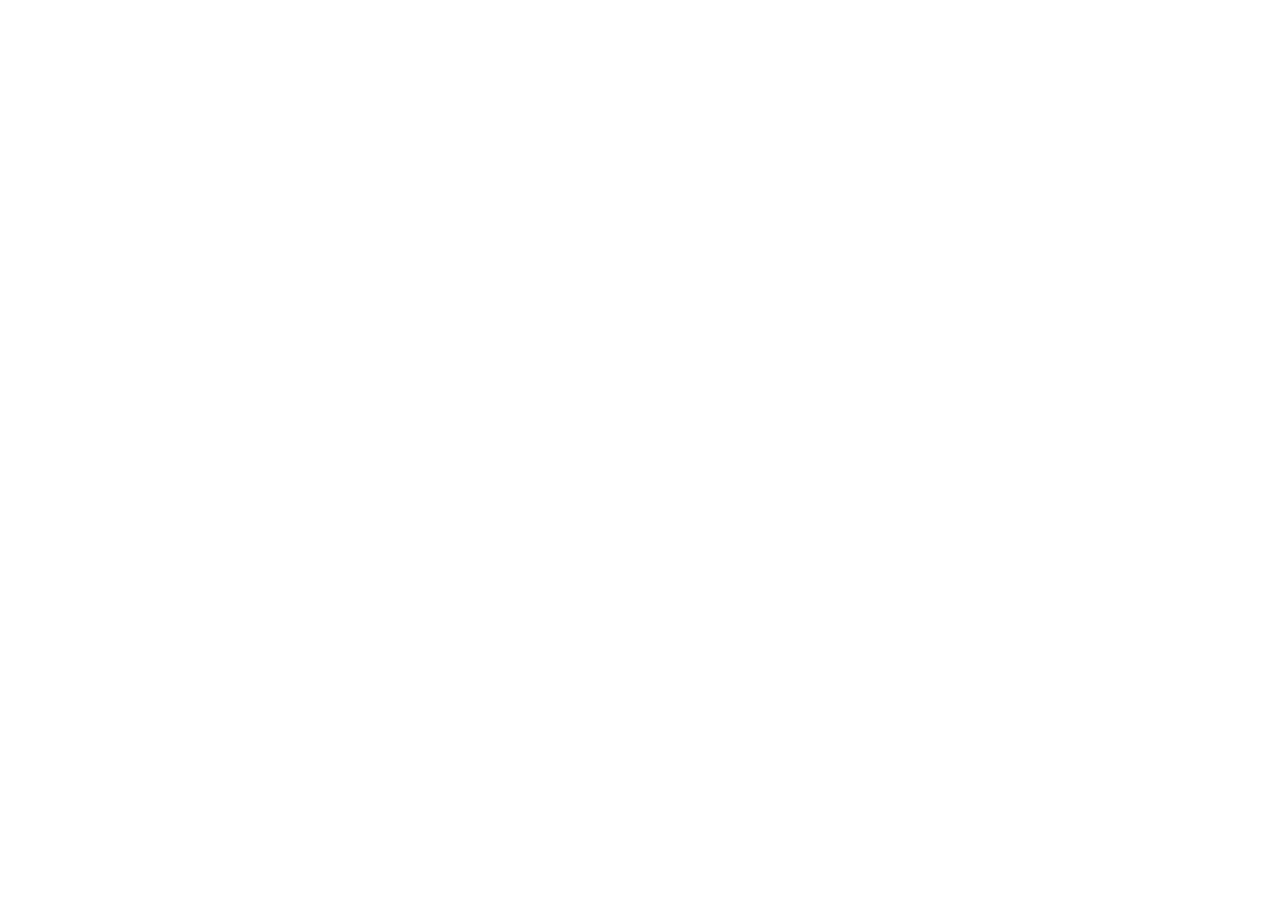
==== commit 4a631eee: "Add files via upload" ====
--- a/index.html
+++ b/index.html
@@ -1,139 +1,19 @@
+<!doctype html>
+<html lang="fr">
+  <head>
+    <meta charset="UTF-8" />
+    <meta name="viewport" content="width=device-width, initial-scale=1.0" />
+    <title>Blacklace Island — Live Access</title>
+    <meta name="description" content="Une île oubliée quelque part dans le web. Natasha est en direct, la brume répond." />
+    <meta name="author" content="Pro.Hibited Network" />
 
-<!DOCTYPE html>
-<html lang="fr">
-<head>
-  <meta charset="UTF-8" />
-  <meta name="viewport" content="width=device-width, initial-scale=1.0" />
-  <title>Blacklace Island - Live Access v2.0</title>
-  <link rel="stylesheet" href="./style.css" />
-  <link rel="stylesheet" href="./blacklace-public-fix.css" />
-</head>
-<body>
-  
-  <div class="bg" aria-hidden="true"></div>
-  <div class="noise" aria-hidden="true"></div>
+    <meta property="og:title" content="Blacklace Island — Live Access" />
+    <meta property="og:description" content="Portail transmédia, faux live, IA diffuse, Feuch Institute." />
+    <meta property="og:type" content="website" />
+  </head>
 
-  <main class="app" id="top">
-    <section class="live-shell" aria-labelledby="pageTitle">
-      <header class="topbar">
-        <a class="brand-lockup" href="#top" aria-label="Blacklace">
-          <span class="brand-mark" aria-hidden="true"></span>
-          <span class="brand-text">
-            <strong>BLACKLACE</strong>
-            <span>LIVE ACCESS</span>
-          </span>
-        </a>
-
-        <div class="signal-strip" aria-hidden="true">
-          <span class="mini-sigil sigil-spark"></span>
-          <span class="mini-sigil sigil-eye"></span>
-          <span class="mini-sigil sigil-target"></span>
-        </div>
-
-        <div class="status-dot" aria-label="Natasha est en direct">
-          <i></i>
-          LIVE
-        </div>
-      </header>
-
-      <section class="hero" id="live">
-        <div class="stream-card">
-          <div class="stream-toolbar">
-            <span class="stream-label">NATASHA // ROTAS SIGNAL</span>
-            <span class="stream-health">Signal 97%</span>
-          </div>
-
-          <video id="natashaVideo" class="natasha-video" autoplay muted playsinline>
-            <source src="./assets/videos/natasha-live.mp4" type="video/mp4" />
-          </video>
-
-          <div class="scanline" aria-hidden="true"></div>
-        </div>
-
-        <aside class="chat-card" aria-label="Chat du live">
-          <div class="chat-header">
-            <span>Island Chat</span>
-            <small id="viewerCount">128 viewers</small>
-          </div>
-
-          <div class="chat-window" id="chatWindow" aria-live="polite"></div>
-
-          <form class="chat-form" id="chatForm">
-            <label class="sr-only" for="chatInput">Message au signal</label>
-            <input id="chatInput" type="text" placeholder="Écris au signal..." autocomplete="off" />
-            <button type="submit" aria-label="Envoyer">↵</button>
-          </form>
-        </aside>
-      </section>
-
-      <section class="intro-copy" aria-label="Présentation de Blacklace Island">
-        <p class="kicker">UNE ÎLE OUBLIÉE QUELQUE PART DANS LE WEB</p>
-        <h1 id="pageTitle">Natasha est en direct.<br>La brume répond.</h1>
-        <p>
-          Blacklace Island n'explique pas tout. Elle ouvre des chemins, laisse passer des voix,
-          puis change légèrement quand personne ne regarde.
-        </p>
-        <button id="enterBtn" class="primary-cta" type="button">Traverser la brume</button>
-      </section>
-
-      <section class="portals" id="portals" aria-label="Accès aux lieux de Blacklace Island">
-        <button class="portal active" type="button" data-zone="port">
-          <span class="portal-sigil sigil-target" aria-hidden="true"></span>
-          <strong>Le Port</strong>
-          <p>Arriver par Porsa Rotas.</p>
-        </button>
-
-        <button class="portal" type="button" data-zone="max">
-          <span class="portal-sigil sigil-eye" aria-hidden="true"></span>
-          <strong>Max Liberty</strong>
-          <p>Le bar garde les lumières allumées.</p>
-        </button>
-
-        <button class="portal" type="button" data-zone="sator">
-          <span class="portal-sigil sigil-triangle" aria-hidden="true"></span>
-          <strong>Clairière SATOR</strong>
-          <p>Marty parle aux vieilles pierres.</p>
-        </button>
-
-        <button class="portal" type="button" data-zone="institute">
-          <span class="portal-sigil sigil-hex" aria-hidden="true"></span>
-          <strong>Feuch Institute</strong>
-          <p>Prototypes, inventions et projets en devenir.</p>
-        </button>
-      </section>
-
-      <section class="archive-strip" aria-label="Archives instables de Blacklace Island">
-        <article>
-          <span class="archive-sigil sigil-eye" aria-hidden="true"></span>
-          <p class="archive-kicker">FRAGMENT // SIGNAL PERDU</p>
-          <h2>Quelque chose répond sous l'île.</h2>
-          <p>
-            Les fréquences remontent par vagues. On entend parfois une voix, mais personne
-            ne sait encore d'où elle vient.
-          </p>
-        </article>
-        <article>
-          <span class="archive-sigil sigil-spark" aria-hidden="true"></span>
-          <p class="archive-kicker">MÉDIAS // SIGNAL</p>
-          <h2>BNN24, Moscomiul Break, Natasha Investigate.</h2>
-          <p>
-            Les émissions ne racontent pas l'île de l'extérieur. Elles sont des accès, des rumeurs
-            et parfois des avertissements.
-          </p>
-        </article>
-      </section>
-
-      <section id="zonePanel" class="zone-panel is-collapsed" aria-live="polite">
-        <button id="closePanel" class="close-panel" type="button" aria-label="Masquer le panneau">×</button>
-        <span class="panel-sigil" id="panelSigil" aria-hidden="true"></span>
-        <p class="panel-kicker" id="panelKicker"></p>
-        <h2 id="panelTitle"></h2>
-        <p id="panelText"></p>
-        <div class="fragment" id="panelFragment"></div>
-      </section>
-    </section>
-  </main>
-
-  <script src="script.js"></script>
-</body>
+  <body>
+    <div id="root"></div>
+    <script type="module" src="/src/main.tsx"></script>
+  </body>
 </html>
